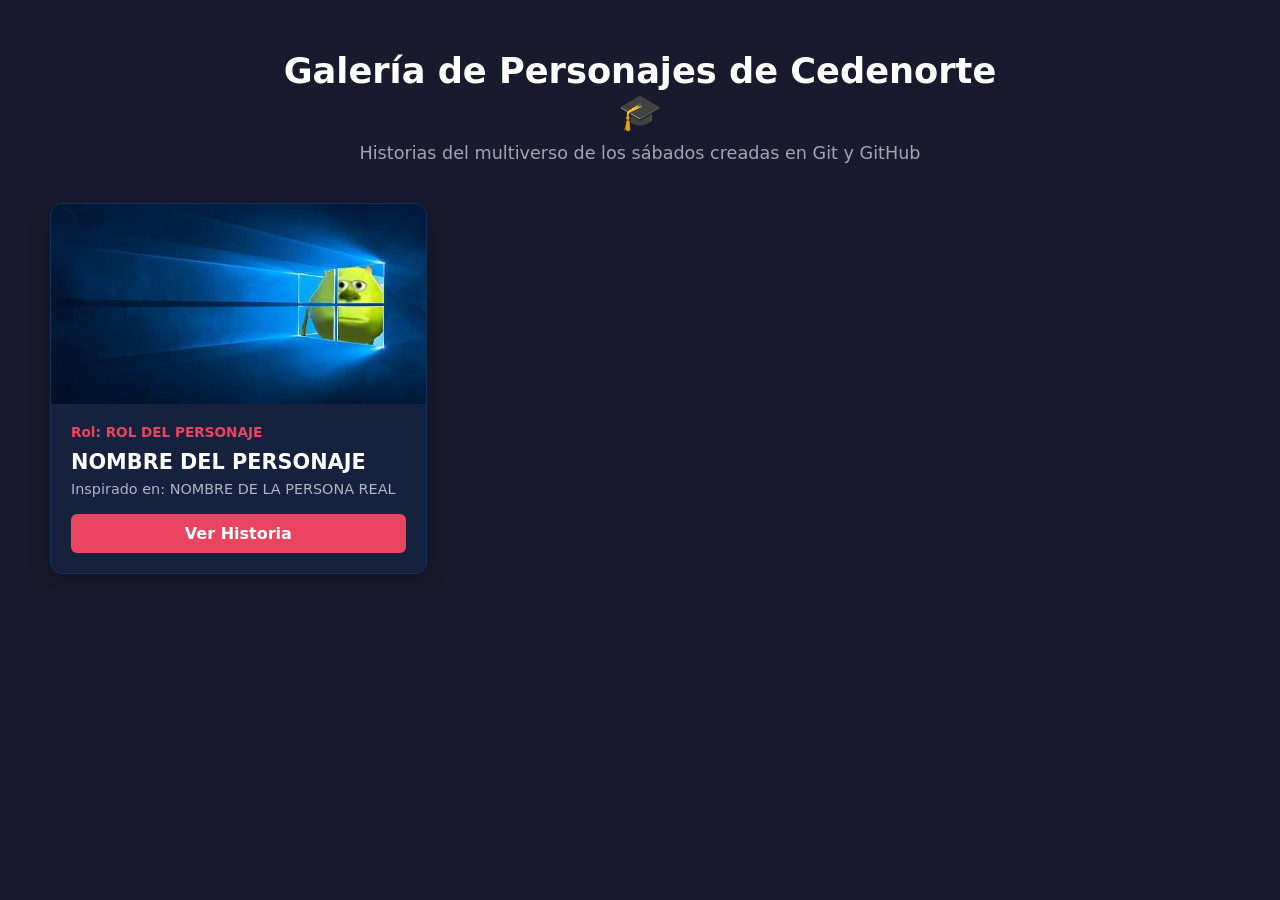
==== index.html @ 29623158 "Se agrega la actividad al repo" ====
<!DOCTYPE html>
<html lang="es">
<head>
    <meta charset="UTF-8">
    <meta name="viewport" content="width=device-width, initial-scale=1.0">
    <title>Mural de Personajes - Cedenorte</title>
    <link rel="stylesheet" href="./CSS/estilo.css">
</head>
<body>

    <div class="header-mural">
    <h1>Galería de Personajes de Cedenorte 🎓</h1>
    <p>Historias del multiverso de los sábados creadas en Git y GitHub</p>
    </div>

    <div class="grid-mural">
    
    <!-- Ejemplo de tarjeta en el mural -->
        <div class="card-preview">
            <img src="./Personajes/fotos/ejemplo.jpg" alt="Foto del ejemplo de Personaje">
            <div class="card-preview-body">
                <span class="inspiracion-preview">Rol: ROL DEL PERSONAJE</span>
                <h2>NOMBRE DEL PERSONAJE</h2>
                <p>Inspirado en: NOMBRE DE LA PERSONA REAL</p>
                <a href="./Personajes/Ejemplo.html" class="btn-ver">Ver Historia</a>
            </div>
        </div>

    <!-- El encargado de 'develop' agregará cada tarjeta aquí conforme apruebe los PR -->
        


    </div>

</body>
</html>
---- CSS/estilo.css ----
:root {
    --primary-color: #0056b3;
    --secondary-color: #0f3460;
    --accent-color: #e94560;
    --bg-dark: #1a1a2e;
    --bg-light: #f0f2f5;
    --card-bg: #ffffff;
    --text-dark: #333333;
    --text-muted: #666666;
    --border-radius: 12px;
    --transition-speed: 0.3s ease;
}

* { box-sizing: border-box; margin: 0; padding: 0; }

body {
    font-family: 'Segoe UI', system-ui, -apple-system, sans-serif;
    background-color: var(--bg-dark);
    color: #ffffff;
    min-height: 100vh;
    padding: 20px;
}

/* --- MURAL PRINCIPAL --- */
.header-mural { text-align: center; padding: 30px 20px 10px; max-width: 800px; margin: 0 auto; }
.header-mural h1 { font-size: 2.2rem; color: #ffffff; margin-bottom: 10px; }
.header-mural p { color: #a0a5b5; font-size: 1.1rem; }

.grid-mural {
    display: grid;
    grid-template-columns: repeat(auto-fill, minmax(280px, 1fr));
    gap: 25px;
    max-width: 1200px;
    margin: 30px auto;
    padding: 0 10px;
}

.card-preview {
    background: #16213e;
    border: 1px solid var(--secondary-color);
    border-radius: var(--border-radius);
    overflow: hidden;
    box-shadow: 0 8px 20px rgba(0, 0, 0, 0.3);
    transition: transform var(--transition-speed), box-shadow var(--transition-speed);
    display: flex;
    flex-direction: column;
}

.card-preview:hover {
    transform: translateY(-5px);
    box-shadow: 0 12px 25px rgba(233, 69, 96, 0.2);
    border-color: var(--accent-color);
}

.card-preview img { width: 100%; height: 200px; object-fit: cover; }
.card-preview-body { padding: 20px; display: flex; flex-direction: column; flex-grow: 1; }
.card-preview-body h2 { font-size: 1.3rem; color: #ffffff; margin-bottom: 5px; }
.card-preview-body .inspiracion-preview { color: #e94560; font-weight: bold; font-size: 0.85rem; margin-bottom: 10px; }
.card-preview-body p { color: #b0b5c0; font-size: 0.9rem; line-height: 1.4; margin-bottom: 15px; flex-grow: 1; }

.btn-ver {
    display: block; text-align: center; background-color: var(--accent-color);
    color: #ffffff; text-decoration: none; padding: 10px 15px;
    border-radius: 6px; font-weight: bold; transition: background-color var(--transition-speed);
}
.btn-ver:hover { background-color: #c73850; }

/* --- TARJETA DE PERSONAJE INDIVIDUAL --- */
.page-personaje {
    max-width: 900px;
    margin: 0 auto;
    padding: 20px 15px 40px;
}

.body-personaje {
    background:
        radial-gradient(circle at top, rgba(0, 86, 179, 0.2), transparent 30%),
        var(--bg-dark);
    color: #ffffff;
    display: block;
    min-height: 100vh;
}

.card-personaje {
    background: linear-gradient(180deg, #16213e 0%, #10192f 100%);
    border-radius: var(--border-radius);
    box-shadow: 0 10px 30px rgba(0, 0, 0, 0.25);
    max-width: 700px;
    width: 100%;
    overflow: hidden;
    border: 1px solid rgba(15, 52, 96, 0.9);
    margin: 20px auto 0;
    transition: transform var(--transition-speed), box-shadow var(--transition-speed);
}

.card-personaje:hover {
    transform: translateY(-3px);
    box-shadow: 0 14px 28px rgba(233, 69, 96, 0.12);
}

.card-personaje img {
    width: 100%;
    height: 340px;
    object-fit: cover;
    display: block;
    border-bottom: 2px solid rgba(233, 69, 96, 0.5);
}

.content-personaje {
    padding: 28px 25px 30px;
    text-align: center;
}

.content-personaje h1 {
    color: #ffffff;
    font-size: 2rem;
    margin-bottom: 8px;
    letter-spacing: 0.5px;
}

.tag-rol {
    background-color: #e94560;
    color: #ffffff;
    padding: 6px 14px;
    border-radius: 15px;
    font-weight: bold;
    font-size: 0.8rem;
    display: inline-block;
    margin-bottom: 10px;
    text-transform: uppercase;
    box-shadow: 0 6px 14px rgba(233, 69, 96, 0.25);
}

.inspiracion-tag {
    color: #d3d9e4;
    font-size: 0.95rem;
    font-style: italic;
    margin-bottom: 18px;
    display: block;
}

.historia-texto {
    color: #edf2ff;
    line-height: 1.8;
    font-size: 0.97rem;
    text-align: justify;
    margin-bottom: 25px;
    max-width: 560px;
    margin-left: auto;
    margin-right: auto;
}

.btn-volver {
    display: inline-block;
    background-color: var(--accent-color);
    color: #ffffff;
    text-decoration: none;
    font-weight: bold;
    font-size: 0.95rem;
    border-radius: 6px;
    padding: 10px 16px;
    transition: background-color var(--transition-speed), transform var(--transition-speed);
    box-shadow: 0 8px 18px rgba(233, 69, 96, 0.25);
}

.btn-volver:hover {
    background-color: #c73850;
    text-decoration: none;
    transform: translateY(-1px);
}
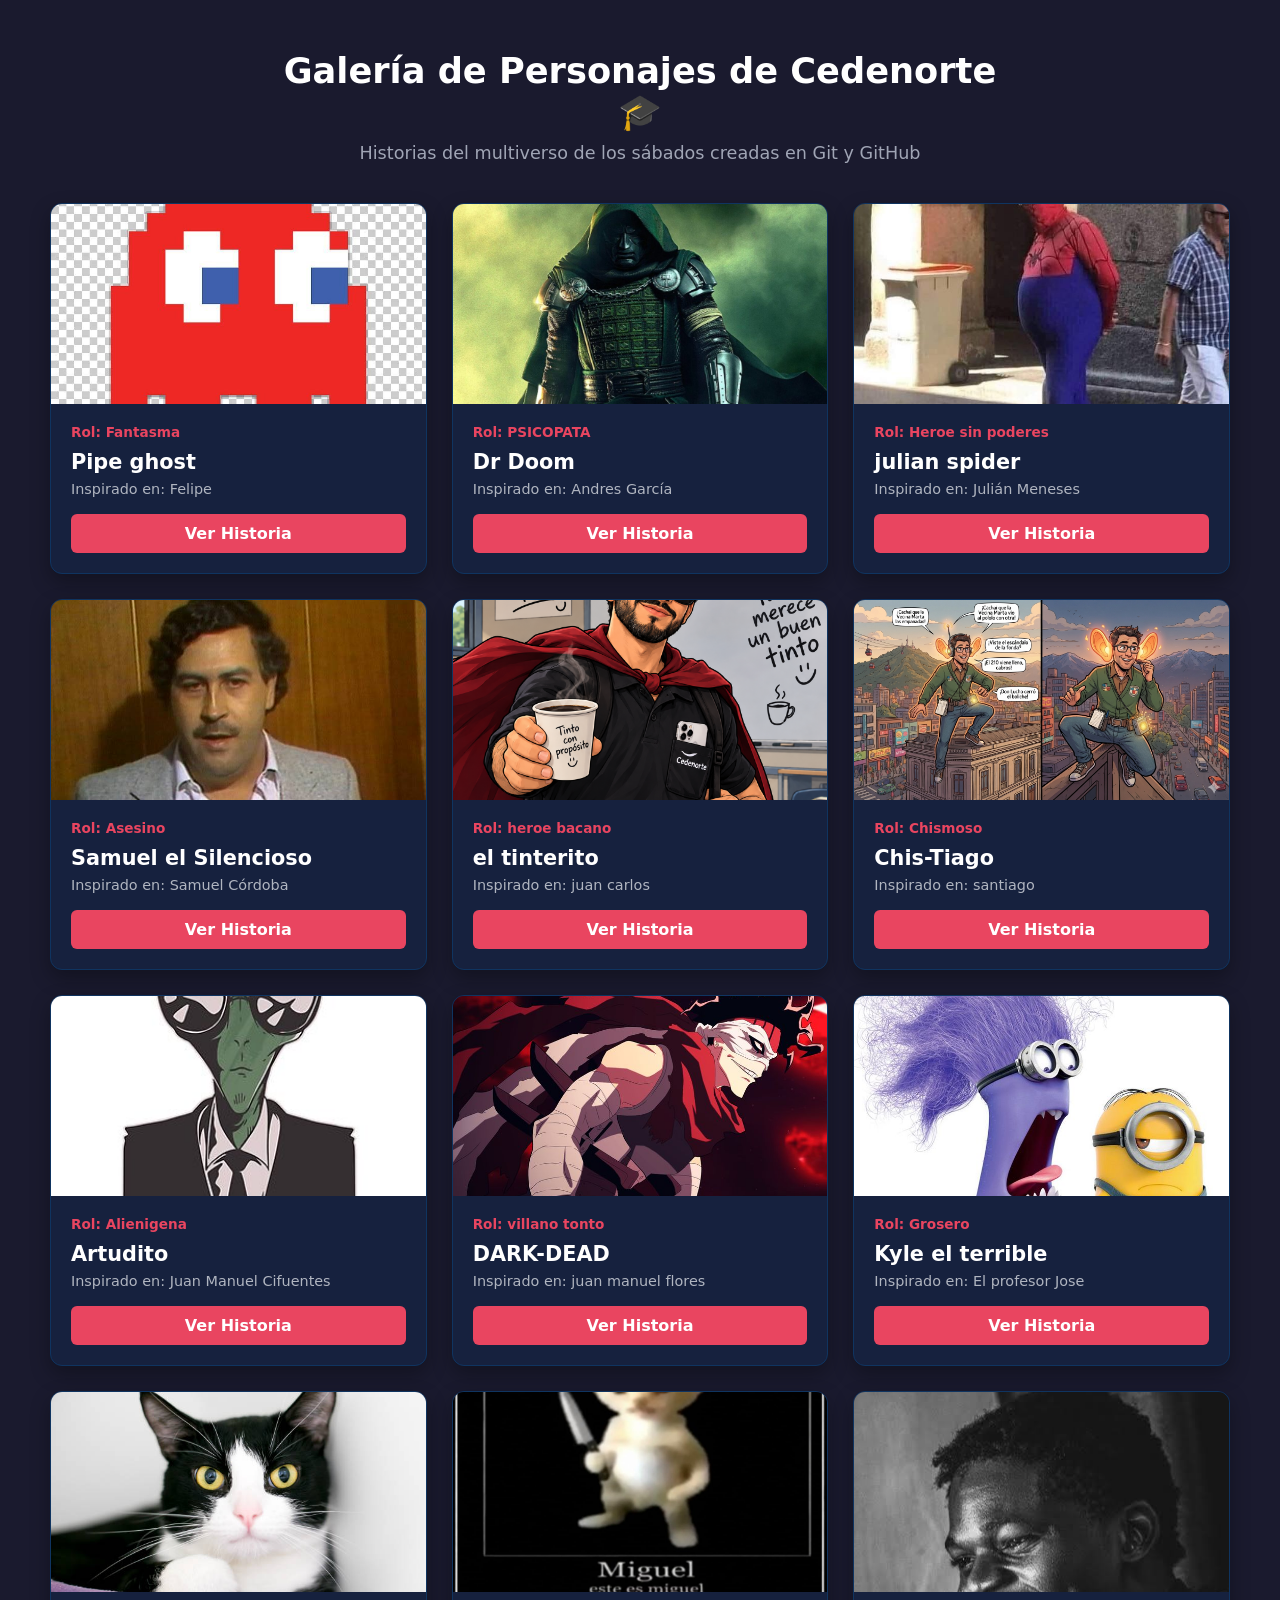
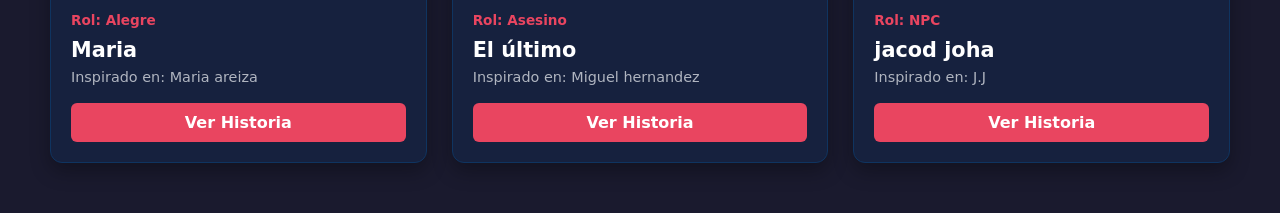
==== commit bd56a901: "modifica el index" ====
--- a/index.html
+++ b/index.html
@@ -14,21 +14,115 @@
     </div>
 
     <div class="grid-mural">
-    
-    <!-- Ejemplo de tarjeta en el mural -->
+
         <div class="card-preview">
-            <img src="./Personajes/fotos/ejemplo.jpg" alt="Foto del ejemplo de Personaje">
+            <img src="./Personajes/fotos/packman.jpg" alt="Foto de Pipe ghost">
             <div class="card-preview-body">
-                <span class="inspiracion-preview">Rol: ROL DEL PERSONAJE</span>
-                <h2>NOMBRE DEL PERSONAJE</h2>
-                <p>Inspirado en: NOMBRE DE LA PERSONA REAL</p>
-                <a href="./Personajes/Ejemplo.html" class="btn-ver">Ver Historia</a>
+                <span class="inspiracion-preview">Rol: Fantasma</span>
+                <h2>Pipe ghost</h2>
+                <p>Inspirado en: Felipe</p>
+                <a href="./Personajes/jhojan.html" class="btn-ver">Ver Historia</a>
             </div>
         </div>
-
-    <!-- El encargado de 'develop' agregará cada tarjeta aquí conforme apruebe los PR -->
-        
-
+        <div class="card-preview">
+            <img src="./Personajes/fotos/jj_calderon.jpg" alt="Foto de Dr Doom">
+            <div class="card-preview-body">
+                <span class="inspiracion-preview">Rol: PSICOPATA</span>
+                <h2>Dr Doom</h2>
+                <p>Inspirado en: Andres García</p>
+                <a href="./Personajes/JJ_Calderon.html" class="btn-ver">Ver Historia</a>
+            </div>
+        </div>
+        <div class="card-preview">
+            <img src="./Personajes/fotos/julianspiderman.jpg" alt="Foto de julian spider">
+            <div class="card-preview-body">
+                <span class="inspiracion-preview">Rol: Heroe sin poderes</span>
+                <h2>julian spider</h2>
+                <p>Inspirado en: Julián Meneses</p>
+                <a href="./Personajes/JoseFlorez.html" class="btn-ver">Ver Historia</a>
+            </div>
+        </div>
+        <div class="card-preview">
+            <img src="./Personajes/fotos/jose_alexander.jpg" alt="Foto de Samuel el Silencioso">
+            <div class="card-preview-body">
+                <span class="inspiracion-preview">Rol: Asesino</span>
+                <h2>Samuel el Silencioso</h2>
+                <p>Inspirado en: Samuel Córdoba</p>
+                <a href="./Personajes/jose_alexander.html" class="btn-ver">Ver Historia</a>
+            </div>
+        </div>
+        <div class="card-preview">
+            <img src="./Personajes/fotos/heroe.png" alt="Foto de el tinterito">
+            <div class="card-preview-body">
+                <span class="inspiracion-preview">Rol: heroe bacano</span>
+                <h2>el tinterito</h2>
+                <p>Inspirado en: juan carlos</p>
+                <a href="./Personajes/juan manuel.html" class="btn-ver">Ver Historia</a>
+            </div>
+        </div>
+        <div class="card-preview">
+            <img src="./Personajes/fotos/jcfc.jpg" alt="Foto de Chis-Tiago">
+            <div class="card-preview-body">
+                <span class="inspiracion-preview">Rol: Chismoso</span>
+                <h2>Chis-Tiago</h2>
+                <p>Inspirado en: santiago</p>
+                <a href="./Personajes/juan.html" class="btn-ver">Ver Historia</a>
+            </div>
+        </div>
+        <div class="card-preview">
+            <img src="./Personajes/fotos/Calle pero elegante.jpg" alt="Foto de Artudito">
+            <div class="card-preview-body">
+                <span class="inspiracion-preview">Rol: Alienigena</span>
+                <h2>Artudito</h2>
+                <p>Inspirado en: Juan Manuel Cifuentes</p>
+                <a href="./Personajes/Juan_Felipe.html" class="btn-ver">Ver Historia</a>
+            </div>
+        </div>
+        <div class="card-preview">
+            <img src="./Personajes/fotos/julian.jpg" alt="Foto de DARK-DEAD">
+            <div class="card-preview-body">
+                <span class="inspiracion-preview">Rol: villano tonto</span>
+                <h2>DARK-DEAD</h2>
+                <p>Inspirado en: juan manuel flores</p>
+                <a href="./Personajes/julian.html" class="btn-ver">Ver Historia</a>
+            </div>
+        </div>
+        <div class="card-preview">
+            <img src="./Personajes/fotos/kyle.jfif" alt="Foto de Kyle el terrible">
+            <div class="card-preview-body">
+                <span class="inspiracion-preview">Rol: Grosero</span>
+                <h2>Kyle el terrible</h2>
+                <p>Inspirado en: El profesor Jose</p>
+                <a href="./Personajes/KATE.html" class="btn-ver">Ver Historia</a>
+            </div>
+        </div>
+        <div class="card-preview">
+            <img src="./Personajes/fotos/maria.jpg" alt="Foto de Maria">
+            <div class="card-preview-body">
+                <span class="inspiracion-preview">Rol: Alegre</span>
+                <h2>Maria</h2>
+                <p>Inspirado en: Maria areiza</p>
+                <a href="./Personajes/maria_areiza.html" class="btn-ver">Ver Historia</a>
+            </div>
+        </div>
+        <div class="card-preview">
+            <img src="./Personajes/fotos/PanaMiguel.jpeg" alt="Foto de El último">
+            <div class="card-preview-body">
+                <span class="inspiracion-preview">Rol: Asesino</span>
+                <h2>El último</h2>
+                <p>Inspirado en: Miguel hernandez</p>
+                <a href="./Personajes/Samuel.html" class="btn-ver">Ver Historia</a>
+            </div>
+        </div>
+        <div class="card-preview">
+            <img src="./Personajes/fotos/color.jfif" alt="Foto de jacod joha">
+            <div class="card-preview-body">
+                <span class="inspiracion-preview">Rol: NPC</span>
+                <h2>jacod joha</h2>
+                <p>Inspirado en: J.J</p>
+                <a href="./Personajes/santi.html" class="btn-ver">Ver Historia</a>
+            </div>
+        </div>
 
     </div>
 
